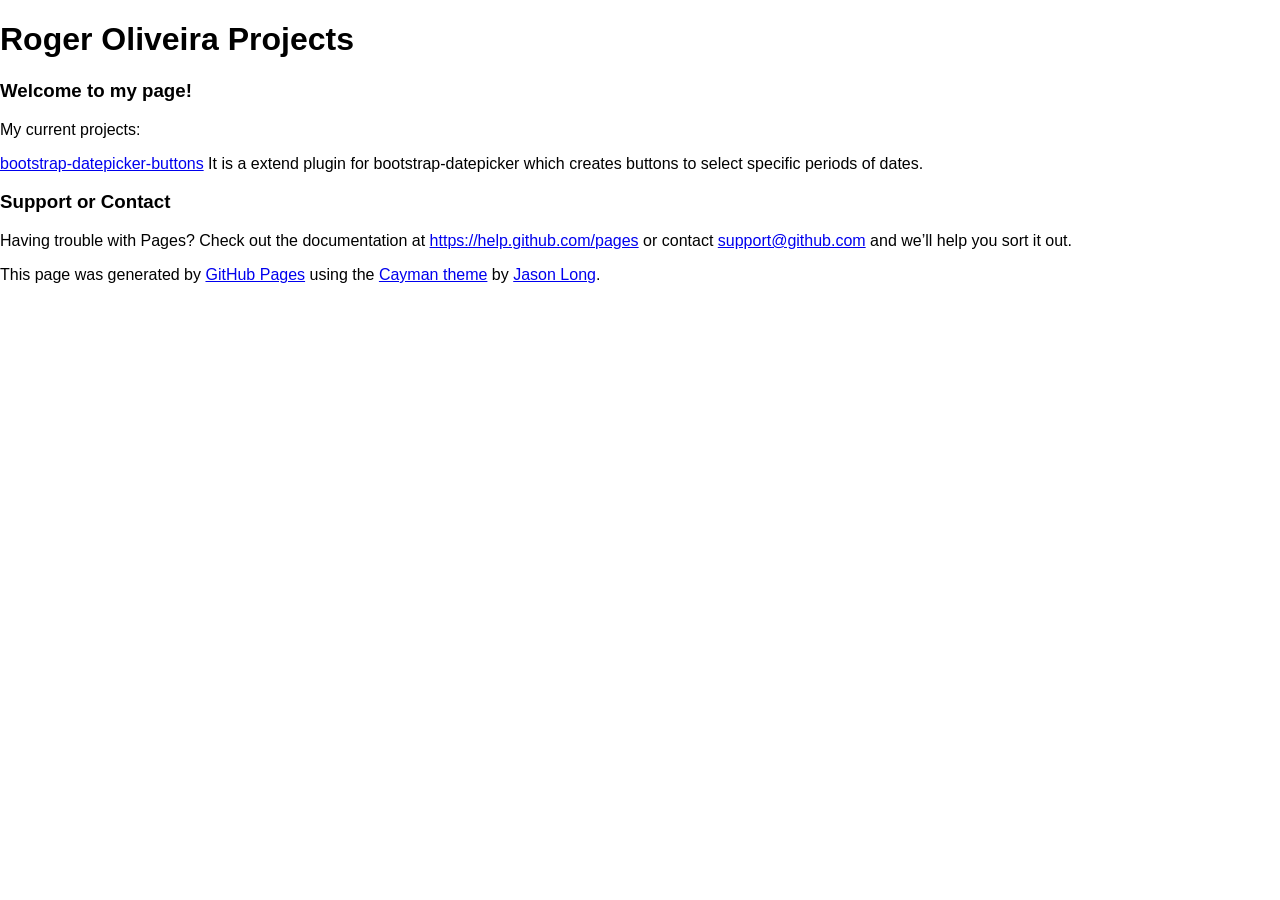
==== index.html @ 0cac7d82 "Replace master branch with page content via GitHub" ====
<!DOCTYPE html>
<html lang="en-us">
  <head>
    <meta charset="UTF-8">
    <title>Roger Oliveira Projects by rogeroliveira84</title>
    <meta name="viewport" content="width=device-width, initial-scale=1">
    <link rel="stylesheet" type="text/css" href="stylesheets/normalize.css" media="screen">
    <link href='http://fonts.googleapis.com/css?family=Open+Sans:400,700' rel='stylesheet' type='text/css'>
    <link rel="stylesheet" type="text/css" href="stylesheets/stylesheet.css" media="screen">
    <link rel="stylesheet" type="text/css" href="stylesheets/github-light.css" media="screen">
  </head>
  <body>
    <section class="page-header">
      <h1 class="project-name">Roger Oliveira Projects</h1>
      <h2 class="project-tagline"></h2>
    </section>

    <section class="main-content">
      <h3>
<a id="welcome-to-my-page" class="anchor" href="#welcome-to-my-page" aria-hidden="true"><span class="octicon octicon-link"></span></a>Welcome to my page!</h3>

<p>My current projects:</p>

<p><a href="https://github.com/rogeroliveira84/rogeroliveira84.github.io/bootstrap-datepicker-buttons/index.html">bootstrap-datepicker-buttons</a>
It is a extend plugin for bootstrap-datepicker which creates buttons to select specific periods of dates.</p>

<h3>
<a id="support-or-contact" class="anchor" href="#support-or-contact" aria-hidden="true"><span class="octicon octicon-link"></span></a>Support or Contact</h3>

<p>Having trouble with Pages? Check out the documentation at <a href="https://help.github.com/pages">https://help.github.com/pages</a> or contact <a href="mailto:support@github.com">support@github.com</a> and we’ll help you sort it out.</p>

      <footer class="site-footer">

        <span class="site-footer-credits">This page was generated by <a href="https://pages.github.com">GitHub Pages</a> using the <a href="https://github.com/jasonlong/cayman-theme">Cayman theme</a> by <a href="https://twitter.com/jasonlong">Jason Long</a>.</span>
      </footer>

    </section>

            <script type="text/javascript">
            var gaJsHost = (("https:" == document.location.protocol) ? "https://ssl." : "http://www.");
            document.write(unescape("%3Cscript src='" + gaJsHost + "google-analytics.com/ga.js' type='text/javascript'%3E%3C/script%3E"));
          </script>
          <script type="text/javascript">
            try {
              var pageTracker = _gat._getTracker("UA-64220749-1");
            pageTracker._trackPageview();
            } catch(err) {}
          </script>

  </body>
</html>
---- stylesheets/github-light.css ----
/*
   Copyright 2014 GitHub Inc.

   Licensed under the Apache License, Version 2.0 (the "License");
   you may not use this file except in compliance with the License.
   You may obtain a copy of the License at

       http://www.apache.org/licenses/LICENSE-2.0

   Unless required by applicable law or agreed to in writing, software
   distributed under the License is distributed on an "AS IS" BASIS,
   WITHOUT WARRANTIES OR CONDITIONS OF ANY KIND, either express or implied.
   See the License for the specific language governing permissions and
   limitations under the License.

*/

.pl-c /* comment */ {
  color: #969896;
}

.pl-c1      /* constant, markup.raw, meta.diff.header, meta.module-reference, meta.property-name, support, support.constant, support.variable, variable.other.constant */,
.pl-s .pl-v /* string variable */ {
  color: #0086b3;
}

.pl-e  /* entity */,
.pl-en /* entity.name */ {
  color: #795da3;
}

.pl-s .pl-s1 /* string source */,
.pl-smi      /* storage.modifier.import, storage.modifier.package, storage.type.java, variable.other, variable.parameter.function */ {
  color: #333;
}

.pl-ent /* entity.name.tag */ {
  color: #63a35c;
}

.pl-k /* keyword, storage, storage.type */ {
  color: #a71d5d;
}

.pl-pds              /* punctuation.definition.string, string.regexp.character-class */,
.pl-s                /* string */,
.pl-s .pl-pse .pl-s1 /* string punctuation.section.embedded source */,
.pl-sr               /* string.regexp */,
.pl-sr .pl-cce       /* string.regexp constant.character.escape */,
.pl-sr .pl-sra       /* string.regexp string.regexp.arbitrary-repitition */,
.pl-sr .pl-sre       /* string.regexp source.ruby.embedded */ {
  color: #183691;
}

.pl-v /* variable */ {
  color: #ed6a43;
}

.pl-id /* invalid.deprecated */ {
  color: #b52a1d;
}

.pl-ii /* invalid.illegal */ {
  background-color: #b52a1d;
  color: #f8f8f8;
}

.pl-sr .pl-cce /* string.regexp constant.character.escape */ {
  color: #63a35c;
  font-weight: bold;
}

.pl-ml /* markup.list */ {
  color: #693a17;
}

.pl-mh        /* markup.heading */,
.pl-mh .pl-en /* markup.heading entity.name */,
.pl-ms        /* meta.separator */ {
  color: #1d3e81;
  font-weight: bold;
}

.pl-mq /* markup.quote */ {
  color: #008080;
}

.pl-mi /* markup.italic */ {
  color: #333;
  font-style: italic;
}

.pl-mb /* markup.bold */ {
  color: #333;
  font-weight: bold;
}

.pl-md /* markup.deleted, meta.diff.header.from-file */ {
  background-color: #ffecec;
  color: #bd2c00;
}

.pl-mi1 /* markup.inserted, meta.diff.header.to-file */ {
  background-color: #eaffea;
  color: #55a532;
}

.pl-mdr /* meta.diff.range */ {
  color: #795da3;
  font-weight: bold;
}

.pl-mo /* meta.output */ {
  color: #1d3e81;
}
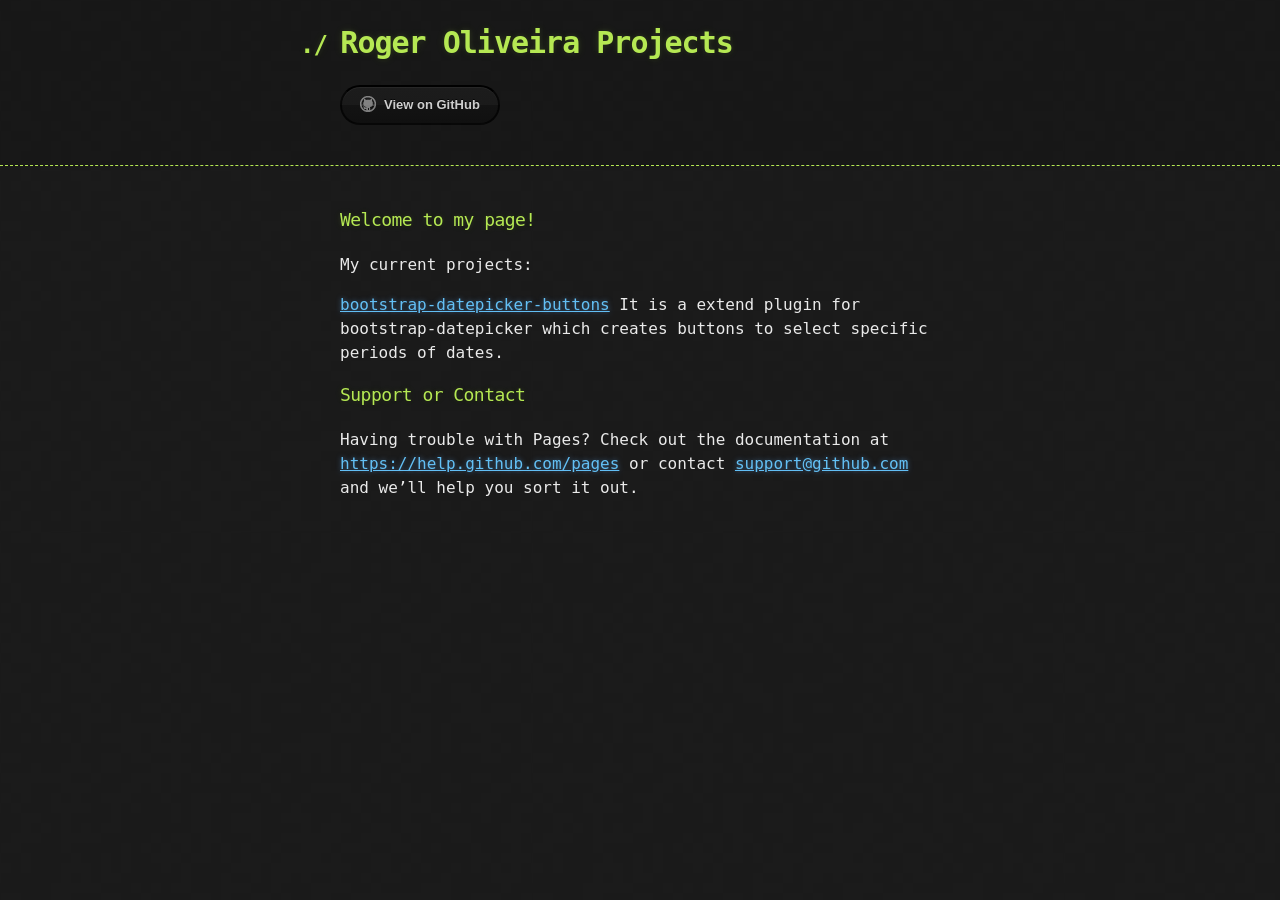
==== commit f03c4763: "Replace master branch with page content via GitHub" ====
--- a/index.html
+++ b/index.html
@@ -1,22 +1,32 @@
 <!DOCTYPE html>
-<html lang="en-us">
+<html>
   <head>
-    <meta charset="UTF-8">
+    <meta charset='utf-8'>
+    <meta http-equiv="X-UA-Compatible" content="chrome=1">
+
+    <link rel="stylesheet" type="text/css" href="stylesheets/stylesheet.css" media="screen">
+    <link rel="stylesheet" type="text/css" href="stylesheets/github-dark.css" media="screen">
+    <link rel="stylesheet" type="text/css" href="stylesheets/print.css" media="print">
+
     <title>Roger Oliveira Projects by rogeroliveira84</title>
-    <meta name="viewport" content="width=device-width, initial-scale=1">
-    <link rel="stylesheet" type="text/css" href="stylesheets/normalize.css" media="screen">
-    <link href='http://fonts.googleapis.com/css?family=Open+Sans:400,700' rel='stylesheet' type='text/css'>
-    <link rel="stylesheet" type="text/css" href="stylesheets/stylesheet.css" media="screen">
-    <link rel="stylesheet" type="text/css" href="stylesheets/github-light.css" media="screen">
   </head>
+
   <body>
-    <section class="page-header">
-      <h1 class="project-name">Roger Oliveira Projects</h1>
-      <h2 class="project-tagline"></h2>
-    </section>
 
-    <section class="main-content">
-      <h3>
+    <header>
+      <div class="container">
+        <h1>Roger Oliveira Projects</h1>
+        <h2></h2>
+
+        <section id="downloads">
+          <a href="https://github.com/rogeroliveira84" class="btn btn-github"><span class="icon"></span>View on GitHub</a>
+        </section>
+      </div>
+    </header>
+
+    <div class="container">
+      <section id="main_content">
+        <h3>
 <a id="welcome-to-my-page" class="anchor" href="#welcome-to-my-page" aria-hidden="true"><span class="octicon octicon-link"></span></a>Welcome to my page!</h3>
 
 <p>My current projects:</p>
@@ -28,15 +38,10 @@
 <a id="support-or-contact" class="anchor" href="#support-or-contact" aria-hidden="true"><span class="octicon octicon-link"></span></a>Support or Contact</h3>
 
 <p>Having trouble with Pages? Check out the documentation at <a href="https://help.github.com/pages">https://help.github.com/pages</a> or contact <a href="mailto:support@github.com">support@github.com</a> and we’ll help you sort it out.</p>
+      </section>
+    </div>
 
-      <footer class="site-footer">
-
-        <span class="site-footer-credits">This page was generated by <a href="https://pages.github.com">GitHub Pages</a> using the <a href="https://github.com/jasonlong/cayman-theme">Cayman theme</a> by <a href="https://twitter.com/jasonlong">Jason Long</a>.</span>
-      </footer>
-
-    </section>
-
-            <script type="text/javascript">
+              <script type="text/javascript">
             var gaJsHost = (("https:" == document.location.protocol) ? "https://ssl." : "http://www.");
             document.write(unescape("%3Cscript src='" + gaJsHost + "google-analytics.com/ga.js' type='text/javascript'%3E%3C/script%3E"));
           </script>
@@ -49,4 +54,3 @@
 
   </body>
 </html>
-
--- a/stylesheets/stylesheet.css
+++ b/stylesheets/stylesheet.css
@@ -0,0 +1,247 @@
+body {
+  margin: 0;
+  padding: 0;
+  background: #151515 url("../images/bkg.png") 0 0;
+  color: #eaeaea;
+  font: 16px;
+  line-height: 1.5;
+  font-family: Monaco, "Bitstream Vera Sans Mono", "Lucida Console", Terminal, monospace;
+}
+
+/* General & 'Reset' Stuff */
+
+.container {
+  width: 90%;
+  max-width: 600px;
+  margin: 0 auto;
+}
+
+section {
+  display: block;
+  margin: 0 0 20px 0;
+}
+
+h1, h2, h3, h4, h5, h6 {
+  margin: 0 0 20px;
+}
+
+li {
+  line-height: 1.4 ;
+}
+
+/* Header, <header>
+   header   - container
+   h1       - project name
+   h2       - project description
+*/
+
+header {
+  background: rgba(0, 0, 0, 0.1);
+  width: 100%;
+  border-bottom: 1px dashed #b5e853;
+  padding: 20px 0;
+  margin: 0 0 40px 0;
+}
+
+header h1 {
+  font-size: 30px;
+  line-height: 1.5;
+  margin: 0 0 0 -40px;
+  font-weight: bold;
+  font-family: Monaco, "Bitstream Vera Sans Mono", "Lucida Console", Terminal, monospace;
+  color: #b5e853;
+  text-shadow: 0 1px 1px rgba(0, 0, 0, 0.1),
+               0 0 5px rgba(181, 232, 83, 0.1),
+               0 0 10px rgba(181, 232, 83, 0.1);
+  letter-spacing: -1px;
+  -webkit-font-smoothing: antialiased;
+}
+
+header h1:before {
+  content: "./ ";
+  font-size: 24px;
+}
+
+header h2 {
+  font-size: 18px;
+  font-weight: 300;
+  color: #666;
+}
+
+#downloads .btn {
+  display: inline-block;
+  text-align: center;
+  margin: 0;
+}
+
+/* Main Content
+*/
+
+#main_content {
+  width: 100%;
+  -webkit-font-smoothing: antialiased;
+}
+section img {
+  max-width: 100%
+}
+
+h1, h2, h3, h4, h5, h6 {
+  font-weight: normal;
+  font-family: Monaco, "Bitstream Vera Sans Mono", "Lucida Console", Terminal, monospace;
+  color: #b5e853;
+  letter-spacing: -0.03em;
+  text-shadow: 0 1px 1px rgba(0, 0, 0, 0.1),
+               0 0 5px rgba(181, 232, 83, 0.1),
+               0 0 10px rgba(181, 232, 83, 0.1);
+}
+
+#main_content h1 {
+  font-size: 30px;
+}
+
+#main_content h2 {
+  font-size: 24px;
+}
+
+#main_content h3 {
+  font-size: 18px;
+}
+
+#main_content h4 {
+  font-size: 14px;
+}
+
+#main_content h5 {
+  font-size: 12px;
+  text-transform: uppercase;
+  margin: 0 0 5px 0;
+}
+
+#main_content h6 {
+  font-size: 12px;
+  text-transform: uppercase;
+  color: #999;
+  margin: 0 0 5px 0;
+}
+
+dt {
+  font-style: italic;
+  font-weight: bold;
+}
+
+ul li {
+  list-style: none;
+}
+
+ul li:before {
+  content: ">>";
+  font-family: Monaco, "Bitstream Vera Sans Mono", "Lucida Console", Terminal, monospace;
+  font-size: 13px;
+  color: #b5e853;
+  margin-left: -37px;
+  margin-right: 21px;
+  line-height: 16px;
+}
+
+blockquote {
+  color: #aaa;
+  padding-left: 10px;
+  border-left: 1px dotted #666;
+}
+
+pre {
+  background: rgba(0, 0, 0, 0.9);
+  border: 1px solid rgba(255, 255, 255, 0.15);
+  padding: 10px;
+  font-size: 14px;
+  color: #b5e853;
+  border-radius: 2px;
+  -moz-border-radius: 2px;
+  -webkit-border-radius: 2px;
+  text-wrap: normal;
+  overflow: auto;
+  overflow-y: hidden;
+}
+
+table {
+  width: 100%;
+  margin: 0 0 20px 0;
+}
+
+th {
+  text-align: left;
+  border-bottom: 1px dashed #b5e853;
+  padding: 5px 10px;
+}
+
+td {
+  padding: 5px 10px;
+}
+
+hr {
+  height: 0;
+  border: 0;
+  border-bottom: 1px dashed #b5e853;
+  color: #b5e853;
+}
+
+/* Buttons
+*/
+
+.btn {
+  display: inline-block;
+  background: -webkit-linear-gradient(top, rgba(40, 40, 40, 0.3), rgba(35, 35, 35, 0.3) 50%, rgba(10, 10, 10, 0.3) 50%, rgba(0, 0, 0, 0.3));
+  padding: 8px 18px;
+  border-radius: 50px;
+  border: 2px solid rgba(0, 0, 0, 0.7);
+  border-bottom: 2px solid rgba(0, 0, 0, 0.7);
+  border-top: 2px solid rgba(0, 0, 0, 1);
+  color: rgba(255, 255, 255, 0.8);
+  font-family: Helvetica, Arial, sans-serif;
+  font-weight: bold;
+  font-size: 13px;
+  text-decoration: none;
+  text-shadow: 0 -1px 0 rgba(0, 0, 0, 0.75);
+  box-shadow: inset 0 1px 0 rgba(255, 255, 255, 0.05);
+}
+
+.btn:hover {
+  background: -webkit-linear-gradient(top, rgba(40, 40, 40, 0.6), rgba(35, 35, 35, 0.6) 50%, rgba(10, 10, 10, 0.8) 50%, rgba(0, 0, 0, 0.8));
+}
+
+.btn .icon {
+  display: inline-block;
+  width: 16px;
+  height: 16px;
+  margin: 1px 8px 0 0;
+  float: left;
+}
+
+.btn-github .icon {
+  opacity: 0.6;
+  background: url("../images/blacktocat.png") 0 0 no-repeat;
+}
+
+/* Links
+   a, a:hover, a:visited
+*/
+
+a {
+  color: #63c0f5;
+  text-shadow: 0 0 5px rgba(104, 182, 255, 0.5);
+}
+
+/* Clearfix */
+
+.cf:before, .cf:after {
+  content:"";
+  display:table;
+}
+
+.cf:after {
+  clear:both;
+}
+
+.cf {
+  zoom:1;
+}
--- a/stylesheets/github-dark.css
+++ b/stylesheets/github-dark.css
@@ -0,0 +1,116 @@
+/*
+   Copyright 2014 GitHub Inc.
+
+   Licensed under the Apache License, Version 2.0 (the "License");
+   you may not use this file except in compliance with the License.
+   You may obtain a copy of the License at
+
+       http://www.apache.org/licenses/LICENSE-2.0
+
+   Unless required by applicable law or agreed to in writing, software
+   distributed under the License is distributed on an "AS IS" BASIS,
+   WITHOUT WARRANTIES OR CONDITIONS OF ANY KIND, either express or implied.
+   See the License for the specific language governing permissions and
+   limitations under the License.
+
+*/
+
+.pl-c /* comment */ {
+  color: #969896;
+}
+
+.pl-c1      /* constant, markup.raw, meta.diff.header, meta.module-reference, meta.property-name, support, support.constant, support.variable, variable.other.constant */,
+.pl-s .pl-v /* string variable */ {
+  color: #0099cd;
+}
+
+.pl-e  /* entity */,
+.pl-en /* entity.name */ {
+  color: #9774cb;
+}
+
+.pl-s .pl-s1 /* string source */,
+.pl-smi      /* storage.modifier.import, storage.modifier.package, storage.type.java, variable.other, variable.parameter.function */ {
+  color: #ddd;
+}
+
+.pl-ent /* entity.name.tag */ {
+  color: #7bcc72;
+}
+
+.pl-k /* keyword, storage, storage.type */ {
+  color: #cc2372;
+}
+
+.pl-pds              /* punctuation.definition.string, string.regexp.character-class */,
+.pl-s                /* string */,
+.pl-s .pl-pse .pl-s1 /* string punctuation.section.embedded source */,
+.pl-sr               /* string.regexp */,
+.pl-sr .pl-cce       /* string.regexp constant.character.escape */,
+.pl-sr .pl-sra       /* string.regexp string.regexp.arbitrary-repitition */,
+.pl-sr .pl-sre       /* string.regexp source.ruby.embedded */ {
+  color: #3c66e2;
+}
+
+.pl-v /* variable */ {
+  color: #fb8764;
+}
+
+.pl-id /* invalid.deprecated */ {
+  color: #e63525;
+}
+
+.pl-ii /* invalid.illegal */ {
+  background-color: #e63525;
+  color: #f8f8f8;
+}
+
+.pl-sr .pl-cce /* string.regexp constant.character.escape */ {
+  color: #7bcc72;
+  font-weight: bold;
+}
+
+.pl-ml /* markup.list */ {
+  color: #c26b2b;
+}
+
+.pl-mh        /* markup.heading */,
+.pl-mh .pl-en /* markup.heading entity.name */,
+.pl-ms        /* meta.separator */ {
+  color: #264ec5;
+  font-weight: bold;
+}
+
+.pl-mq /* markup.quote */ {
+  color: #00acac;
+}
+
+.pl-mi /* markup.italic */ {
+  color: #ddd;
+  font-style: italic;
+}
+
+.pl-mb /* markup.bold */ {
+  color: #ddd;
+  font-weight: bold;
+}
+
+.pl-md /* markup.deleted, meta.diff.header.from-file */ {
+  background-color: #ffecec;
+  color: #bd2c00;
+}
+
+.pl-mi1 /* markup.inserted, meta.diff.header.to-file */ {
+  background-color: #eaffea;
+  color: #55a532;
+}
+
+.pl-mdr /* meta.diff.range */ {
+  color: #9774cb;
+  font-weight: bold;
+}
+
+.pl-mo /* meta.output */ {
+  color: #264ec5;
+}
+
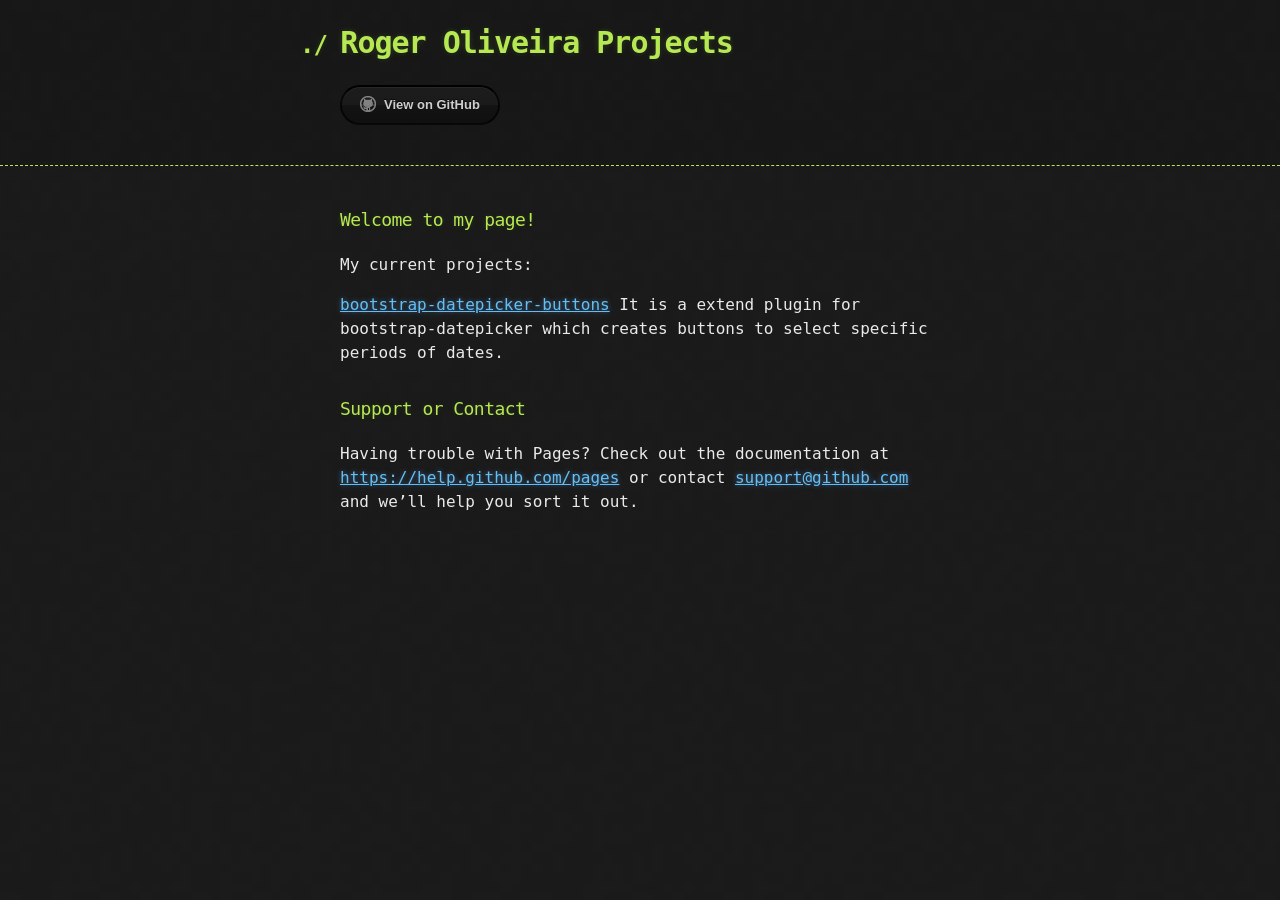
==== commit 8a3caf5f: "Update index.html" ====
--- a/index.html
+++ b/index.html
@@ -28,12 +28,12 @@
       <section id="main_content">
         <h3>
 <a id="welcome-to-my-page" class="anchor" href="#welcome-to-my-page" aria-hidden="true"><span class="octicon octicon-link"></span></a>Welcome to my page!</h3>
-
 <p>My current projects:</p>
 
-<p><a href="https://github.com/rogeroliveira84/rogeroliveira84.github.io/bootstrap-datepicker-buttons/index.html">bootstrap-datepicker-buttons</a>
+<p><a href="https://github.com/rogeroliveira84/bootstrap-datepicker-buttons">bootstrap-datepicker-buttons</a>
 It is a extend plugin for bootstrap-datepicker which creates buttons to select specific periods of dates.</p>
 
+<p style="margin-top:30px"></p>
 <h3>
 <a id="support-or-contact" class="anchor" href="#support-or-contact" aria-hidden="true"><span class="octicon octicon-link"></span></a>Support or Contact</h3>
 
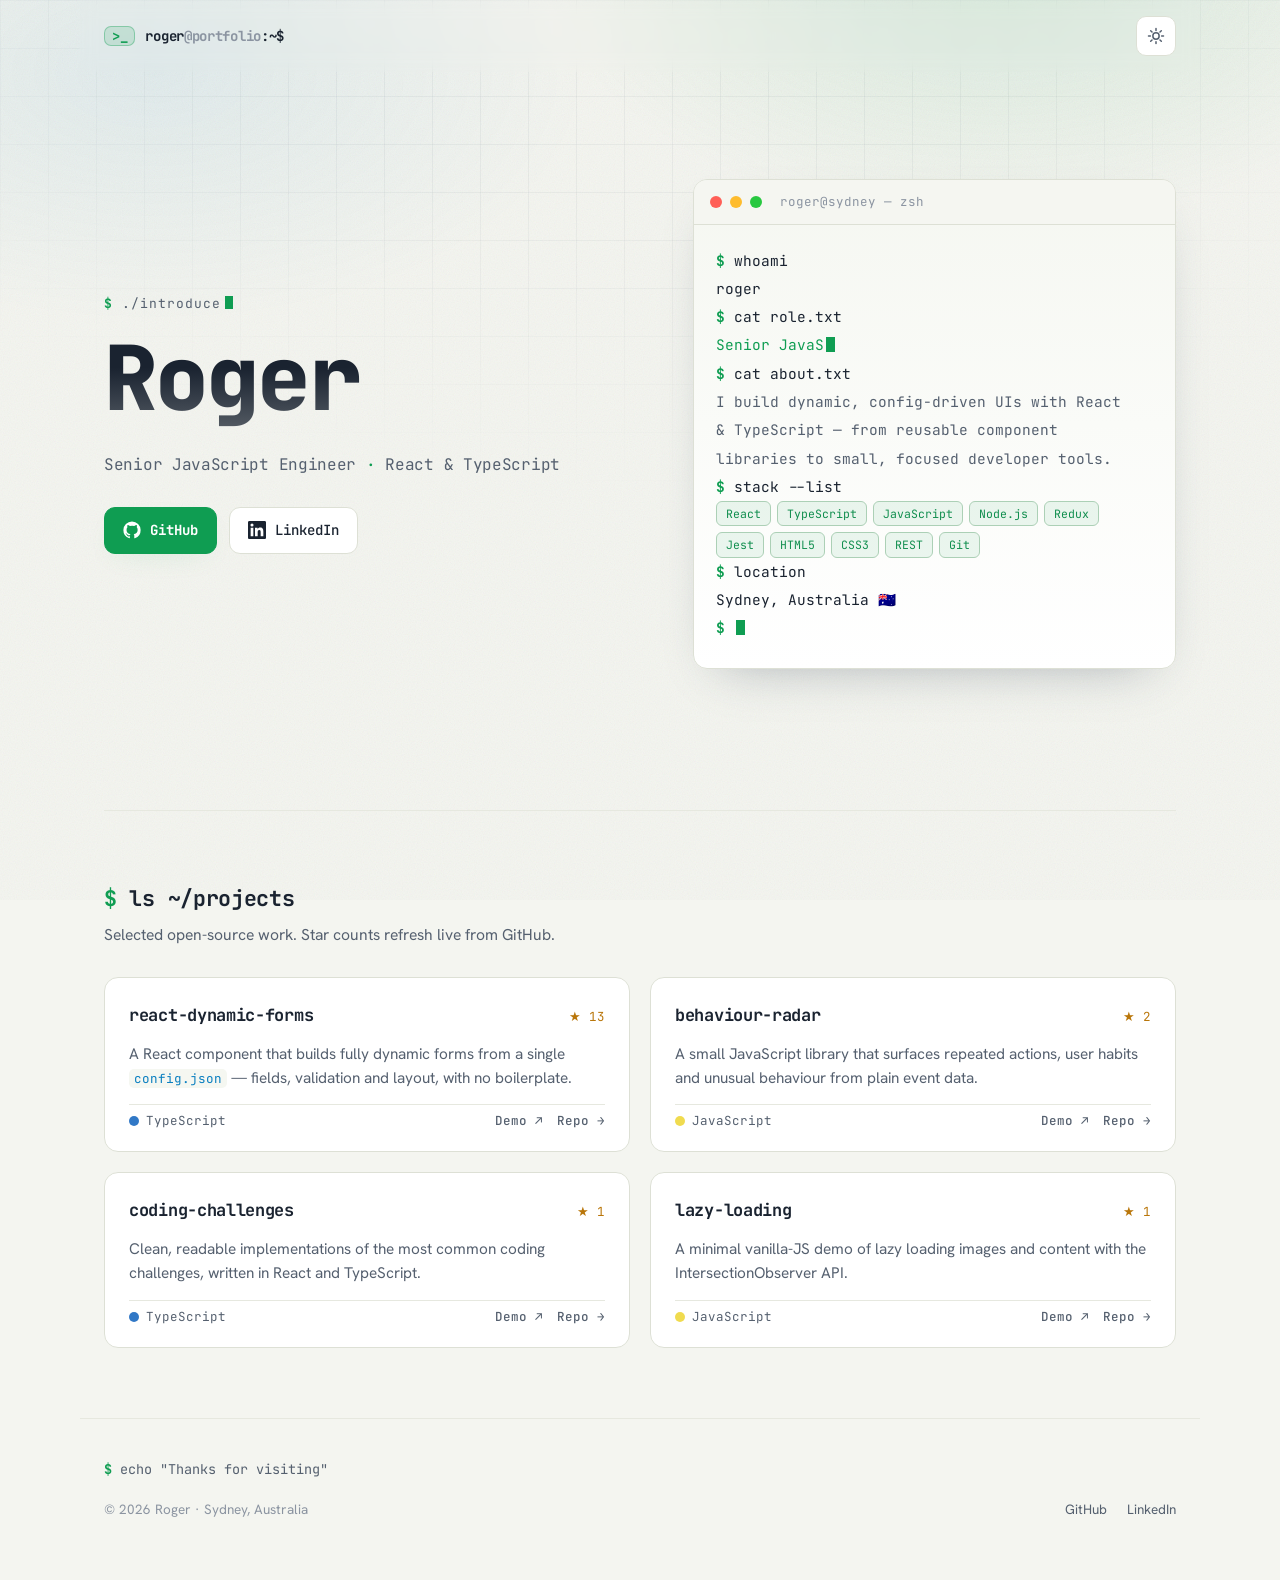
==== commit 82e79de9: "Rebuild site as a terminal-themed portfolio with live project demos - Replace default Slate theme wi" ====
--- a/index.html
+++ b/index.html
@@ -1,56 +1,182 @@
 <!DOCTYPE html>
-<html>
-  <head>
-    <meta charset='utf-8'>
-    <meta http-equiv="X-UA-Compatible" content="chrome=1">
+<html lang="en">
+<head>
+  <meta charset="utf-8">
+  <meta name="viewport" content="width=device-width, initial-scale=1">
+  <meta name="color-scheme" content="dark light">
+  <title>Roger — Senior JavaScript Engineer</title>
+  <meta name="description" content="Roger — Senior JavaScript Engineer (React · TypeScript) based in Sydney, Australia. Selected open-source projects.">
+  <meta property="og:title" content="Roger — Senior JavaScript Engineer">
+  <meta property="og:description" content="React · TypeScript · Node.js — selected open-source work.">
+  <meta property="og:type" content="website">
+  <meta name="theme-color" content="#0a0e14">
 
-    <link rel="stylesheet" type="text/css" href="stylesheets/stylesheet.css" media="screen">
-    <link rel="stylesheet" type="text/css" href="stylesheets/github-dark.css" media="screen">
-    <link rel="stylesheet" type="text/css" href="stylesheets/print.css" media="print">
+  <link rel="icon" href="data:image/svg+xml,%3Csvg%20xmlns='http://www.w3.org/2000/svg'%20viewBox='0%200%20100%20100'%3E%3Crect%20width='100'%20height='100'%20rx='22'%20fill='%230a0e14'/%3E%3Ctext%20x='13'%20y='71'%20font-family='monospace'%20font-size='54'%20font-weight='bold'%20fill='%234ade80'%3E%26gt;_%3C/text%3E%3C/svg%3E">
 
-    <title>Roger Oliveira Projects by rogeroliveira84</title>
-  </head>
+  <link rel="preconnect" href="https://fonts.googleapis.com">
+  <link rel="preconnect" href="https://fonts.gstatic.com" crossorigin>
+  <link href="https://fonts.googleapis.com/css2?family=JetBrains+Mono:wght@400;500;700;800&family=Hanken+Grotesk:wght@400;500;600;700&display=swap" rel="stylesheet">
 
-  <body>
+  <link rel="stylesheet" href="stylesheets/portfolio.css">
 
-    <header>
-      <div class="container">
-        <h1>Roger Oliveira Projects</h1>
-        <h2></h2>
+  <script>
+    // Set theme before paint to avoid a flash of the wrong colours.
+    (function () {
+      try {
+        var q = new URLSearchParams(window.location.search).get('theme');
+        var t = (q === 'light' || q === 'dark') ? q : localStorage.getItem('theme');
+        if (!t) t = window.matchMedia('(prefers-color-scheme: light)').matches ? 'light' : 'dark';
+        document.documentElement.setAttribute('data-theme', t);
+      } catch (e) {
+        document.documentElement.setAttribute('data-theme', 'dark');
+      }
+    })();
+  </script>
+</head>
 
-        <section id="downloads">
-          <a href="https://github.com/rogeroliveira84" class="btn btn-github"><span class="icon"></span>View on GitHub</a>
-        </section>
+<body>
+  <div class="bg-grid" aria-hidden="true"></div>
+  <div class="bg-glow" aria-hidden="true"></div>
+  <div class="bg-grain" aria-hidden="true"></div>
+
+  <header class="topbar">
+    <a class="brand" href="#top" aria-label="Roger — home">
+      <span class="brand-mark">&gt;_</span>
+      <span class="brand-text">roger<span class="brand-dim">@portfolio</span>:~$</span>
+    </a>
+    <button id="theme-toggle" class="theme-toggle" type="button" aria-label="Toggle colour theme">
+      <svg class="ico-sun" viewBox="0 0 24 24" width="18" height="18" fill="none" stroke="currentColor" stroke-width="2" stroke-linecap="round"><circle cx="12" cy="12" r="4.2"/><path d="M12 2v2.5M12 19.5V22M4.9 4.9l1.8 1.8M17.3 17.3l1.8 1.8M2 12h2.5M19.5 12H22M4.9 19.1l1.8-1.8M17.3 6.7l1.8-1.8"/></svg>
+      <svg class="ico-moon" viewBox="0 0 24 24" width="18" height="18" fill="none" stroke="currentColor" stroke-width="2" stroke-linecap="round" stroke-linejoin="round"><path d="M20 14.5A8 8 0 1 1 9.5 4a6.5 6.5 0 0 0 10.5 10.5Z"/></svg>
+    </button>
+  </header>
+
+  <main id="top">
+
+    <!-- ░░ HERO ░░ -->
+    <section class="hero" id="hero">
+      <div class="hero-intro reveal">
+        <p class="eyebrow"><span class="prompt">$</span> ./introduce<span class="caret-inline"></span></p>
+        <h1 class="name">Roger</h1>
+        <p class="subtitle">Senior JavaScript Engineer <span class="sub-sep">·</span> React &amp; TypeScript</p>
+        <nav class="cta" aria-label="Contact links">
+          <a class="btn btn-primary" href="https://github.com/rogeroliveira84" target="_blank" rel="noopener">
+            <svg viewBox="0 0 24 24" width="18" height="18" fill="currentColor" aria-hidden="true"><path d="M12 .5A11.5 11.5 0 0 0 .5 12 11.5 11.5 0 0 0 8.4 23c.6.1.8-.26.8-.57v-2c-3.2.7-3.9-1.37-3.9-1.37-.53-1.34-1.3-1.7-1.3-1.7-1.06-.72.08-.7.08-.7 1.17.08 1.79 1.2 1.79 1.2 1.04 1.79 2.73 1.27 3.4.97.1-.76.4-1.27.74-1.56-2.56-.29-5.26-1.28-5.26-5.7 0-1.26.45-2.29 1.2-3.1-.12-.3-.52-1.47.11-3.05 0 0 .97-.31 3.18 1.18a11 11 0 0 1 5.8 0c2.2-1.5 3.17-1.18 3.17-1.18.63 1.58.23 2.75.11 3.04.75.82 1.2 1.85 1.2 3.11 0 4.43-2.7 5.41-5.28 5.69.41.36.78 1.05.78 2.12v3.14c0 .31.21.68.81.56A11.5 11.5 0 0 0 23.5 12 11.5 11.5 0 0 0 12 .5Z"/></svg>
+            GitHub
+          </a>
+          <a class="btn" href="https://www.linkedin.com/in/rogeroliveira/" target="_blank" rel="noopener">
+            <svg viewBox="0 0 24 24" width="18" height="18" fill="currentColor" aria-hidden="true"><path d="M20.45 20.45h-3.56v-5.57c0-1.33-.02-3.04-1.85-3.04-1.85 0-2.13 1.45-2.13 2.94v5.67H9.35V9h3.42v1.56h.05c.48-.9 1.64-1.85 3.37-1.85 3.6 0 4.27 2.37 4.27 5.46v6.28ZM5.34 7.43a2.07 2.07 0 1 1 0-4.14 2.07 2.07 0 0 1 0 4.14ZM7.12 20.45H3.55V9h3.57v11.45ZM22.22 0H1.77C.79 0 0 .77 0 1.73v20.54C0 23.22.79 24 1.77 24h20.45c.98 0 1.78-.78 1.78-1.73V1.73C24 .77 23.2 0 22.22 0Z"/></svg>
+            LinkedIn
+          </a>
+        </nav>
       </div>
-    </header>
 
-    <div class="container">
-      <section id="main_content">
-        <h3>
-<a id="welcome-to-my-page" class="anchor" href="#welcome-to-my-page" aria-hidden="true"><span class="octicon octicon-link"></span></a>Welcome to my page!</h3>
-<p>My current projects:</p>
+      <div class="term reveal" role="img" aria-label="Terminal window summarising Roger's profile">
+        <div class="term-bar">
+          <span class="dot dot-red"></span>
+          <span class="dot dot-yellow"></span>
+          <span class="dot dot-green"></span>
+          <span class="term-title">roger@sydney — zsh</span>
+        </div>
+        <div class="term-body">
+          <p class="line"><span class="prompt">$</span> whoami</p>
+          <p class="line out">roger</p>
+          <p class="line"><span class="prompt">$</span> cat role.txt</p>
+          <p class="line out accent typed-line"><span class="typed" data-roles='["Senior JavaScript Engineer","React &amp; TypeScript Specialist","UI &amp; Tooling Builder"]'>Senior JavaScript Engineer</span><span class="caret"></span></p>
+          <p class="line"><span class="prompt">$</span> cat about.txt</p>
+          <p class="line out cmt">I build dynamic, config-driven UIs with React</p>
+          <p class="line out cmt">&amp; TypeScript — from reusable component</p>
+          <p class="line out cmt">libraries to small, focused developer tools.</p>
+          <p class="line"><span class="prompt">$</span> stack --list</p>
+          <p class="line term-tags">
+            <span class="ttag">React</span><span class="ttag">TypeScript</span><span class="ttag">JavaScript</span><span class="ttag">Node.js</span><span class="ttag">Redux</span><span class="ttag">Jest</span><span class="ttag">HTML5</span><span class="ttag">CSS3</span><span class="ttag">REST</span><span class="ttag">Git</span>
+          </p>
+          <p class="line"><span class="prompt">$</span> location</p>
+          <p class="line out">Sydney, Australia <span class="flag">🇦🇺</span></p>
+          <p class="line"><span class="prompt">$</span> <span class="caret caret-block"></span></p>
+        </div>
+      </div>
+    </section>
 
-<p><a href="https://github.com/rogeroliveira84/bootstrap-datepicker-buttons">bootstrap-datepicker-buttons</a>
-It is a extend plugin for bootstrap-datepicker which creates buttons to select specific periods of dates.</p>
+    <!-- ░░ PROJECTS ░░ -->
+    <section class="projects" id="projects">
+      <h2 class="section-head reveal"><span class="prompt">$</span> ls ~/projects</h2>
+      <p class="section-sub reveal">Selected open-source work. Star counts refresh live from GitHub.</p>
 
-<p style="margin-top:30px"></p>
-<h3>
-<a id="support-or-contact" class="anchor" href="#support-or-contact" aria-hidden="true"><span class="octicon octicon-link"></span></a>Support or Contact</h3>
+      <ul class="grid">
+        <li class="card reveal" style="--i:0">
+          <div class="card-top">
+            <h3 class="card-name">react-dynamic-forms</h3>
+            <span class="stars" title="GitHub stars">★&nbsp;<span class="star-count" data-repo="react-dynamic-forms">13</span></span>
+          </div>
+          <p class="card-desc">A React component that builds fully dynamic forms from a single <code>config.json</code> — fields, validation and layout, with no boilerplate.</p>
+          <div class="card-foot">
+            <span class="lang"><span class="lang-dot lang-ts"></span>TypeScript</span>
+            <span class="card-links">
+              <a href="demos/react-dynamic-forms/">Demo ↗</a>
+              <a href="https://github.com/rogeroliveira84/react-dynamic-forms" target="_blank" rel="noopener">Repo →</a>
+            </span>
+          </div>
+        </li>
 
-<p>Having trouble with Pages? Check out the documentation at <a href="https://help.github.com/pages">https://help.github.com/pages</a> or contact <a href="mailto:support@github.com">support@github.com</a> and we’ll help you sort it out.</p>
-      </section>
+        <li class="card reveal" style="--i:1">
+          <div class="card-top">
+            <h3 class="card-name">behaviour-radar</h3>
+            <span class="stars" title="GitHub stars">★&nbsp;<span class="star-count" data-repo="behaviour-radar">2</span></span>
+          </div>
+          <p class="card-desc">A small JavaScript library that surfaces repeated actions, user habits and unusual behaviour from plain event data.</p>
+          <div class="card-foot">
+            <span class="lang"><span class="lang-dot lang-js"></span>JavaScript</span>
+            <span class="card-links">
+              <a href="demos/behaviour-radar/">Demo ↗</a>
+              <a href="https://github.com/rogeroliveira84/behaviour-radar" target="_blank" rel="noopener">Repo →</a>
+            </span>
+          </div>
+        </li>
+
+        <li class="card reveal" style="--i:2">
+          <div class="card-top">
+            <h3 class="card-name">coding-challenges</h3>
+            <span class="stars" title="GitHub stars">★&nbsp;<span class="star-count" data-repo="coding-challenges">1</span></span>
+          </div>
+          <p class="card-desc">Clean, readable implementations of the most common coding challenges, written in React and TypeScript.</p>
+          <div class="card-foot">
+            <span class="lang"><span class="lang-dot lang-ts"></span>TypeScript</span>
+            <span class="card-links">
+              <a href="demos/coding-challenges/">Demo ↗</a>
+              <a href="https://github.com/rogeroliveira84/coding-challenges" target="_blank" rel="noopener">Repo →</a>
+            </span>
+          </div>
+        </li>
+
+        <li class="card reveal" style="--i:3">
+          <div class="card-top">
+            <h3 class="card-name">lazy-loading</h3>
+            <span class="stars" title="GitHub stars">★&nbsp;<span class="star-count" data-repo="lazy-loading">1</span></span>
+          </div>
+          <p class="card-desc">A minimal vanilla-JS demo of lazy loading images and content with the IntersectionObserver API.</p>
+          <div class="card-foot">
+            <span class="lang"><span class="lang-dot lang-js"></span>JavaScript</span>
+            <span class="card-links">
+              <a href="demos/lazy-loading/">Demo ↗</a>
+              <a href="https://github.com/rogeroliveira84/lazy-loading" target="_blank" rel="noopener">Repo →</a>
+            </span>
+          </div>
+        </li>
+      </ul>
+    </section>
+  </main>
+
+  <footer class="footer">
+    <p class="foot-line"><span class="prompt">$</span> echo "Thanks for visiting"</p>
+    <div class="foot-row">
+      <span class="foot-copy">© <span id="year">2026</span> Roger · Sydney, Australia</span>
+      <span class="foot-links">
+        <a href="https://github.com/rogeroliveira84" target="_blank" rel="noopener">GitHub</a>
+        <a href="https://www.linkedin.com/in/rogeroliveira/" target="_blank" rel="noopener">LinkedIn</a>
+      </span>
     </div>
+  </footer>
 
-              <script type="text/javascript">
-            var gaJsHost = (("https:" == document.location.protocol) ? "https://ssl." : "http://www.");
-            document.write(unescape("%3Cscript src='" + gaJsHost + "google-analytics.com/ga.js' type='text/javascript'%3E%3C/script%3E"));
-          </script>
-          <script type="text/javascript">
-            try {
-              var pageTracker = _gat._getTracker("UA-64220749-1");
-            pageTracker._trackPageview();
-            } catch(err) {}
-          </script>
-
-  </body>
+  <script src="javascripts/portfolio.js" defer></script>
+</body>
 </html>
--- a/stylesheets/portfolio.css
+++ b/stylesheets/portfolio.css
@@ -0,0 +1,498 @@
+/* ============================================================
+   Roger Oliveira — portfolio
+   Aesthetic: terminal / dark-dev. Mono-forward, neon-green accent.
+   ============================================================ */
+
+:root,
+[data-theme="dark"] {
+  --bg:        #0a0e14;
+  --bg-soft:   #0d121b;
+  --panel:     #0f1620;
+  --panel-2:   #131c28;
+  --border:    #1e2733;
+  --border-soft:#172029;
+  --text:      #d8e1ee;
+  --text-dim:  #8a97a9;
+  --text-faint:#5a6675;
+  --accent:    #4ade80;
+  --accent-2:  #38bdf8;
+  --accent-3:  #fbbf24;
+  --str:       #7ee787;
+  --glow:      rgba(74, 222, 128, .16);
+  --glow-2:    rgba(56, 189, 248, .10);
+  --grid-line: rgba(120, 140, 170, .045);
+  --card-hover:#151f2c;
+  --shadow:    0 24px 60px -30px rgba(0,0,0,.8);
+}
+
+[data-theme="light"] {
+  --bg:        #f4f5f0;
+  --bg-soft:   #eceee6;
+  --panel:     #ffffff;
+  --panel-2:   #f5f7f1;
+  --border:    #dde0d5;
+  --border-soft:#e6e8df;
+  --text:      #1a2330;
+  --text-dim:  #55606f;
+  --text-faint:#8b94a1;
+  --accent:    #0f9d52;
+  --accent-2:  #0a7fc0;
+  --accent-3:  #b9760a;
+  --str:       #0f803f;
+  --glow:      rgba(15, 157, 82, .12);
+  --glow-2:    rgba(10, 127, 192, .08);
+  --grid-line: rgba(40, 60, 90, .05);
+  --card-hover:#fbfcf8;
+  --shadow:    0 20px 50px -28px rgba(40,55,75,.4);
+}
+
+* { box-sizing: border-box; }
+
+html { scroll-behavior: smooth; }
+
+body {
+  margin: 0;
+  min-height: 100vh;
+  background: var(--bg);
+  color: var(--text);
+  font-family: "Hanken Grotesk", -apple-system, BlinkMacSystemFont, sans-serif;
+  font-size: 17px;
+  line-height: 1.6;
+  -webkit-font-smoothing: antialiased;
+  text-rendering: optimizeLegibility;
+  overflow-x: hidden;
+}
+
+.mono, .prompt, .term, .eyebrow, .brand, .section-head, .card-name,
+.stars, .lang, .chip, .stack-line, .bio, .foot-line, .card-links a {
+  font-family: "JetBrains Mono", ui-monospace, SFMono-Regular, Menlo, monospace;
+}
+
+a { color: inherit; }
+
+/* ---- atmospheric background layers ---- */
+.bg-grid, .bg-glow, .bg-grain {
+  position: fixed;
+  inset: 0;
+  pointer-events: none;
+  z-index: 0;
+}
+.bg-grid {
+  background-image:
+    linear-gradient(var(--grid-line) 1px, transparent 1px),
+    linear-gradient(90deg, var(--grid-line) 1px, transparent 1px);
+  background-size: 48px 48px;
+  mask-image: radial-gradient(ellipse 90% 70% at 50% 0%, #000 35%, transparent 78%);
+}
+.bg-glow {
+  background:
+    radial-gradient(60% 50% at 78% -5%, var(--glow), transparent 60%),
+    radial-gradient(55% 45% at 12% 8%, var(--glow-2), transparent 62%);
+}
+.bg-grain {
+  opacity: .35;
+  mix-blend-mode: overlay;
+  background-image: url("data:image/svg+xml,%3Csvg xmlns='http://www.w3.org/2000/svg' width='160' height='160'%3E%3Cfilter id='n'%3E%3CfeTurbulence type='fractalNoise' baseFrequency='0.85' numOctaves='2' stitchTiles='stitch'/%3E%3C/filter%3E%3Crect width='100%25' height='100%25' filter='url(%23n)' opacity='0.5'/%3E%3C/svg%3E");
+}
+[data-theme="light"] .bg-grain { opacity: .18; mix-blend-mode: multiply; }
+
+/* ---- layout shell ---- */
+.topbar, main, .footer { position: relative; z-index: 1; }
+main { max-width: 1120px; margin: 0 auto; padding: 0 24px; }
+
+/* ---- top bar ---- */
+.topbar {
+  position: sticky;
+  top: 0;
+  z-index: 20;
+  display: flex;
+  align-items: center;
+  justify-content: space-between;
+  max-width: 1120px;
+  margin: 0 auto;
+  padding: 16px 24px;
+  backdrop-filter: blur(8px);
+}
+.brand {
+  display: inline-flex;
+  align-items: center;
+  gap: 10px;
+  text-decoration: none;
+  font-size: 14px;
+  font-weight: 700;
+  letter-spacing: -.3px;
+}
+.brand-mark {
+  color: var(--accent);
+  background: color-mix(in srgb, var(--accent) 14%, transparent);
+  border: 1px solid color-mix(in srgb, var(--accent) 35%, transparent);
+  border-radius: 7px;
+  padding: 2px 7px;
+  line-height: 1;
+}
+.brand-text { color: var(--text); }
+.brand-dim { color: var(--text-faint); }
+
+.theme-toggle {
+  display: inline-grid;
+  place-items: center;
+  width: 40px; height: 40px;
+  border-radius: 10px;
+  border: 1px solid var(--border);
+  background: var(--panel);
+  color: var(--text-dim);
+  cursor: pointer;
+  transition: color .2s, border-color .2s, transform .2s, background .2s;
+}
+.theme-toggle:hover { color: var(--accent); border-color: color-mix(in srgb, var(--accent) 45%, var(--border)); transform: translateY(-1px); }
+.theme-toggle .ico-sun { display: none; }
+[data-theme="light"] .theme-toggle .ico-sun { display: block; }
+[data-theme="light"] .theme-toggle .ico-moon { display: none; }
+
+/* ---- shared prompt token ---- */
+.prompt { color: var(--accent); font-weight: 700; }
+
+/* ---- hero ---- */
+.hero {
+  display: grid;
+  grid-template-columns: 1.05fr .95fr;
+  gap: 56px;
+  align-items: center;
+  padding: 56px 0 90px;
+  min-height: min(82vh, 760px);
+}
+.eyebrow {
+  font-size: 13px;
+  letter-spacing: 1px;
+  text-transform: lowercase;
+  color: var(--text-dim);
+  margin: 0 0 18px;
+}
+.name {
+  font-family: "JetBrains Mono", monospace;
+  font-weight: 800;
+  font-size: clamp(3.2rem, 8vw, 5.6rem);
+  line-height: 1.02;
+  letter-spacing: -3px;
+  margin: 0 0 20px;
+  padding-bottom: .08em; /* room so the descender of the 'g' is never clipped */
+  background: linear-gradient(180deg, var(--text) 35%, color-mix(in srgb, var(--text) 72%, var(--bg)));
+  -webkit-background-clip: text;
+  background-clip: text;
+  color: transparent;
+}
+.subtitle {
+  font-family: "JetBrains Mono", monospace;
+  color: var(--text-dim);
+  font-size: 1rem;
+  letter-spacing: -.3px;
+  margin: 0 0 30px;
+}
+.subtitle .sub-sep { color: var(--accent); }
+.lead {
+  max-width: 46ch;
+  color: var(--text-dim);
+  font-size: 1.06rem;
+  margin: 0 0 32px;
+}
+.lead .hl { color: var(--text); font-weight: 600; }
+
+.cta { display: flex; flex-wrap: wrap; gap: 12px; }
+.btn {
+  display: inline-flex;
+  align-items: center;
+  gap: 9px;
+  padding: 11px 18px;
+  border-radius: 11px;
+  border: 1px solid var(--border);
+  background: var(--panel);
+  color: var(--text);
+  font-family: "JetBrains Mono", monospace;
+  font-size: 14px;
+  font-weight: 500;
+  text-decoration: none;
+  transition: transform .18s, border-color .18s, background .18s, box-shadow .18s;
+}
+.btn:hover { transform: translateY(-2px); border-color: color-mix(in srgb, var(--accent) 40%, var(--border)); }
+.btn-primary {
+  background: var(--accent);
+  border-color: var(--accent);
+  color: #04120a;
+  font-weight: 700;
+  box-shadow: 0 10px 30px -12px var(--glow);
+}
+.btn-primary:hover { box-shadow: 0 14px 34px -10px var(--glow); }
+[data-theme="light"] .btn-primary { color: #fff; }
+
+/* ---- terminal window ---- */
+.term {
+  border: 1px solid var(--border);
+  border-radius: 14px;
+  background: linear-gradient(180deg, var(--panel-2), var(--panel));
+  box-shadow: var(--shadow);
+  overflow: hidden;
+}
+.term-bar {
+  display: flex;
+  align-items: center;
+  gap: 8px;
+  padding: 12px 16px;
+  background: color-mix(in srgb, var(--panel-2) 70%, var(--bg));
+  border-bottom: 1px solid var(--border);
+}
+.dot { width: 12px; height: 12px; border-radius: 50%; display: inline-block; }
+.dot-red { background: #ff5f57; }
+.dot-yellow { background: #febc2e; }
+.dot-green { background: #28c840; }
+.term-title {
+  margin-left: 10px;
+  font-family: "JetBrains Mono", monospace;
+  font-size: 12.5px;
+  color: var(--text-faint);
+}
+.term-body {
+  padding: 22px 22px 26px;
+  font-family: "JetBrains Mono", monospace;
+  font-size: 14.5px;
+  line-height: 1.95;
+}
+.term-body .line { margin: 0; white-space: pre-wrap; }
+.term-body .out { color: var(--text); }
+.term-body .out.accent { color: var(--accent); }
+.term-body .out.cmt { color: var(--text-dim); }
+.term-body .flag { font-family: initial; }
+.term-tags {
+  display: flex;
+  flex-wrap: wrap;
+  gap: 6px;
+  margin: 6px 0 4px;
+  line-height: 1.5;
+}
+.term-tags .ttag {
+  font-size: 11.5px;
+  padding: 3px 9px;
+  border-radius: 6px;
+  border: 1px solid color-mix(in srgb, var(--accent) 24%, var(--border));
+  background: color-mix(in srgb, var(--accent) 8%, transparent);
+  color: color-mix(in srgb, var(--accent) 88%, var(--text));
+  transition: transform .14s, border-color .14s, background .14s;
+}
+.term-tags .ttag:hover {
+  transform: translateY(-1px);
+  border-color: color-mix(in srgb, var(--accent) 55%, var(--border));
+  background: color-mix(in srgb, var(--accent) 16%, transparent);
+}
+
+.caret {
+  display: inline-block;
+  width: 9px; height: 1.05em;
+  margin-left: 2px;
+  vertical-align: -2px;
+  background: var(--accent);
+  animation: blink 1.1s steps(1) infinite;
+}
+.caret-inline {
+  display: inline-block;
+  width: 8px; height: 1em;
+  margin-left: 4px;
+  vertical-align: -1px;
+  background: var(--accent);
+  animation: blink 1.1s steps(1) infinite;
+}
+@keyframes blink { 0%, 50% { opacity: 1; } 50.01%, 100% { opacity: 0; } }
+
+/* ---- section heads ---- */
+.section-head {
+  font-size: clamp(1.05rem, 2.4vw, 1.35rem);
+  font-weight: 700;
+  letter-spacing: -.3px;
+  margin: 0 0 6px;
+  color: var(--text);
+}
+.section-sub { color: var(--text-dim); margin: 0 0 30px; font-size: .98rem; }
+.about, .projects { padding: 70px 0; border-top: 1px solid var(--border-soft); }
+
+/* ---- about ---- */
+.about-grid {
+  display: grid;
+  grid-template-columns: 1.25fr .9fr;
+  gap: 32px;
+  margin-top: 26px;
+  align-items: start;
+}
+.bio {
+  margin: 0;
+  padding: 24px 26px;
+  border: 1px solid var(--border);
+  border-radius: 14px;
+  background: var(--panel);
+  font-size: 13.5px;
+  line-height: 1.85;
+  overflow-x: auto;
+  counter-reset: ln;
+  box-shadow: var(--shadow);
+}
+.bio .row { display: block; counter-increment: ln; }
+.bio .row::before {
+  content: counter(ln);
+  display: inline-block;
+  width: 2.2ch;
+  margin-right: 18px;
+  text-align: right;
+  color: var(--text-faint);
+  opacity: .65;
+}
+.bio .cmt { color: var(--text-dim); }
+.bio .str { color: var(--str); }
+
+.stack {
+  padding: 24px 26px;
+  border: 1px solid var(--border);
+  border-radius: 14px;
+  background: var(--panel);
+  box-shadow: var(--shadow);
+}
+.stack-line { margin: 0; font-size: 14px; color: var(--text-dim); }
+.stack-line .kw { color: var(--accent-2); }
+.stack-line .var { color: var(--accent-3); }
+.chips {
+  list-style: none;
+  display: flex;
+  flex-wrap: wrap;
+  gap: 9px;
+  padding: 14px 0 14px 22px;
+  margin: 4px 0;
+}
+.chip {
+  font-size: 12.5px;
+  padding: 6px 12px;
+  border-radius: 999px;
+  border: 1px solid var(--border);
+  background: var(--panel-2);
+  color: var(--text);
+  transition: transform .15s, border-color .15s, color .15s;
+}
+.chip:hover { transform: translateY(-2px); border-color: color-mix(in srgb, var(--accent) 50%, var(--border)); color: var(--accent); }
+
+/* ---- projects grid ---- */
+.grid {
+  list-style: none;
+  margin: 0;
+  padding: 0;
+  display: grid;
+  grid-template-columns: repeat(2, 1fr);
+  gap: 20px;
+}
+.card {
+  position: relative;
+  display: flex;
+  flex-direction: column;
+  gap: 14px;
+  padding: 24px 24px 20px;
+  border: 1px solid var(--border);
+  border-radius: 14px;
+  background: var(--panel);
+  overflow: hidden;
+  transition: transform .22s ease, border-color .22s ease, background .22s ease, box-shadow .22s ease;
+}
+.card::before {
+  content: "";
+  position: absolute;
+  inset: 0 0 auto 0;
+  height: 2px;
+  background: linear-gradient(90deg, var(--accent), var(--accent-2));
+  opacity: 0;
+  transition: opacity .25s;
+}
+.card:hover {
+  transform: translateY(-5px);
+  border-color: color-mix(in srgb, var(--accent) 42%, var(--border));
+  background: var(--card-hover);
+  box-shadow: 0 22px 44px -26px var(--glow);
+}
+.card:hover::before { opacity: 1; }
+.card-top { display: flex; align-items: baseline; justify-content: space-between; gap: 12px; }
+.card-name { margin: 0; font-size: 1.06rem; font-weight: 700; letter-spacing: -.3px; color: var(--text); }
+.card:hover .card-name { color: var(--accent); }
+.stars {
+  flex-shrink: 0;
+  font-size: 12.5px;
+  color: var(--accent-3);
+  white-space: nowrap;
+}
+.card-desc { margin: 0; color: var(--text-dim); font-size: .96rem; line-height: 1.55; flex: 1; }
+.card-desc code {
+  font-family: "JetBrains Mono", monospace;
+  font-size: .82em;
+  padding: 1px 5px;
+  border-radius: 5px;
+  background: var(--panel-2);
+  color: var(--accent-2);
+}
+.card-foot {
+  display: flex;
+  align-items: center;
+  justify-content: space-between;
+  gap: 12px;
+  padding-top: 6px;
+  border-top: 1px solid var(--border-soft);
+}
+.lang { display: inline-flex; align-items: center; gap: 7px; font-size: 12.5px; color: var(--text-dim); }
+.lang-dot { width: 10px; height: 10px; border-radius: 50%; display: inline-block; }
+.lang-ts { background: #3178c6; }
+.lang-js { background: #f0db4f; }
+.card-links { display: inline-flex; gap: 14px; }
+.card-links a {
+  font-size: 12.5px;
+  font-weight: 500;
+  text-decoration: none;
+  color: var(--text-dim);
+  transition: color .15s;
+}
+.card-links a:hover { color: var(--accent); }
+
+/* ---- footer ---- */
+.footer {
+  max-width: 1120px;
+  margin: 0 auto;
+  padding: 40px 24px 60px;
+  border-top: 1px solid var(--border-soft);
+}
+.foot-line { font-family: "JetBrains Mono", monospace; font-size: 13.5px; color: var(--text-dim); margin: 0 0 18px; }
+.foot-row {
+  display: flex;
+  flex-wrap: wrap;
+  align-items: center;
+  justify-content: space-between;
+  gap: 14px;
+  font-size: 13.5px;
+  color: var(--text-faint);
+}
+.foot-links { display: inline-flex; gap: 20px; }
+.foot-links a { color: var(--text-dim); text-decoration: none; transition: color .15s; }
+.foot-links a:hover { color: var(--accent); }
+
+/* ---- reveal animation ---- */
+.reveal { opacity: 0; transform: translateY(18px); transition: opacity .7s ease, transform .7s ease; }
+.reveal.in { opacity: 1; transform: none; }
+.card.reveal { transition-delay: calc(var(--i, 0) * 80ms); }
+
+/* ---- responsive ---- */
+@media (max-width: 860px) {
+  .hero { grid-template-columns: 1fr; gap: 36px; padding: 32px 0 64px; min-height: 0; }
+  .about-grid { grid-template-columns: 1fr; }
+  .grid { grid-template-columns: 1fr; }
+}
+@media (max-width: 520px) {
+  body { font-size: 16px; }
+  main { padding: 0 18px; }
+  .topbar { padding: 14px 18px; }
+  .name { letter-spacing: -2px; }
+  .foot-row { flex-direction: column; align-items: flex-start; }
+}
+
+@media (prefers-reduced-motion: reduce) {
+  * { animation: none !important; scroll-behavior: auto; }
+  .reveal { opacity: 1; transform: none; transition: none; }
+  .caret, .caret-inline { animation: none !important; opacity: 1; }
+}
